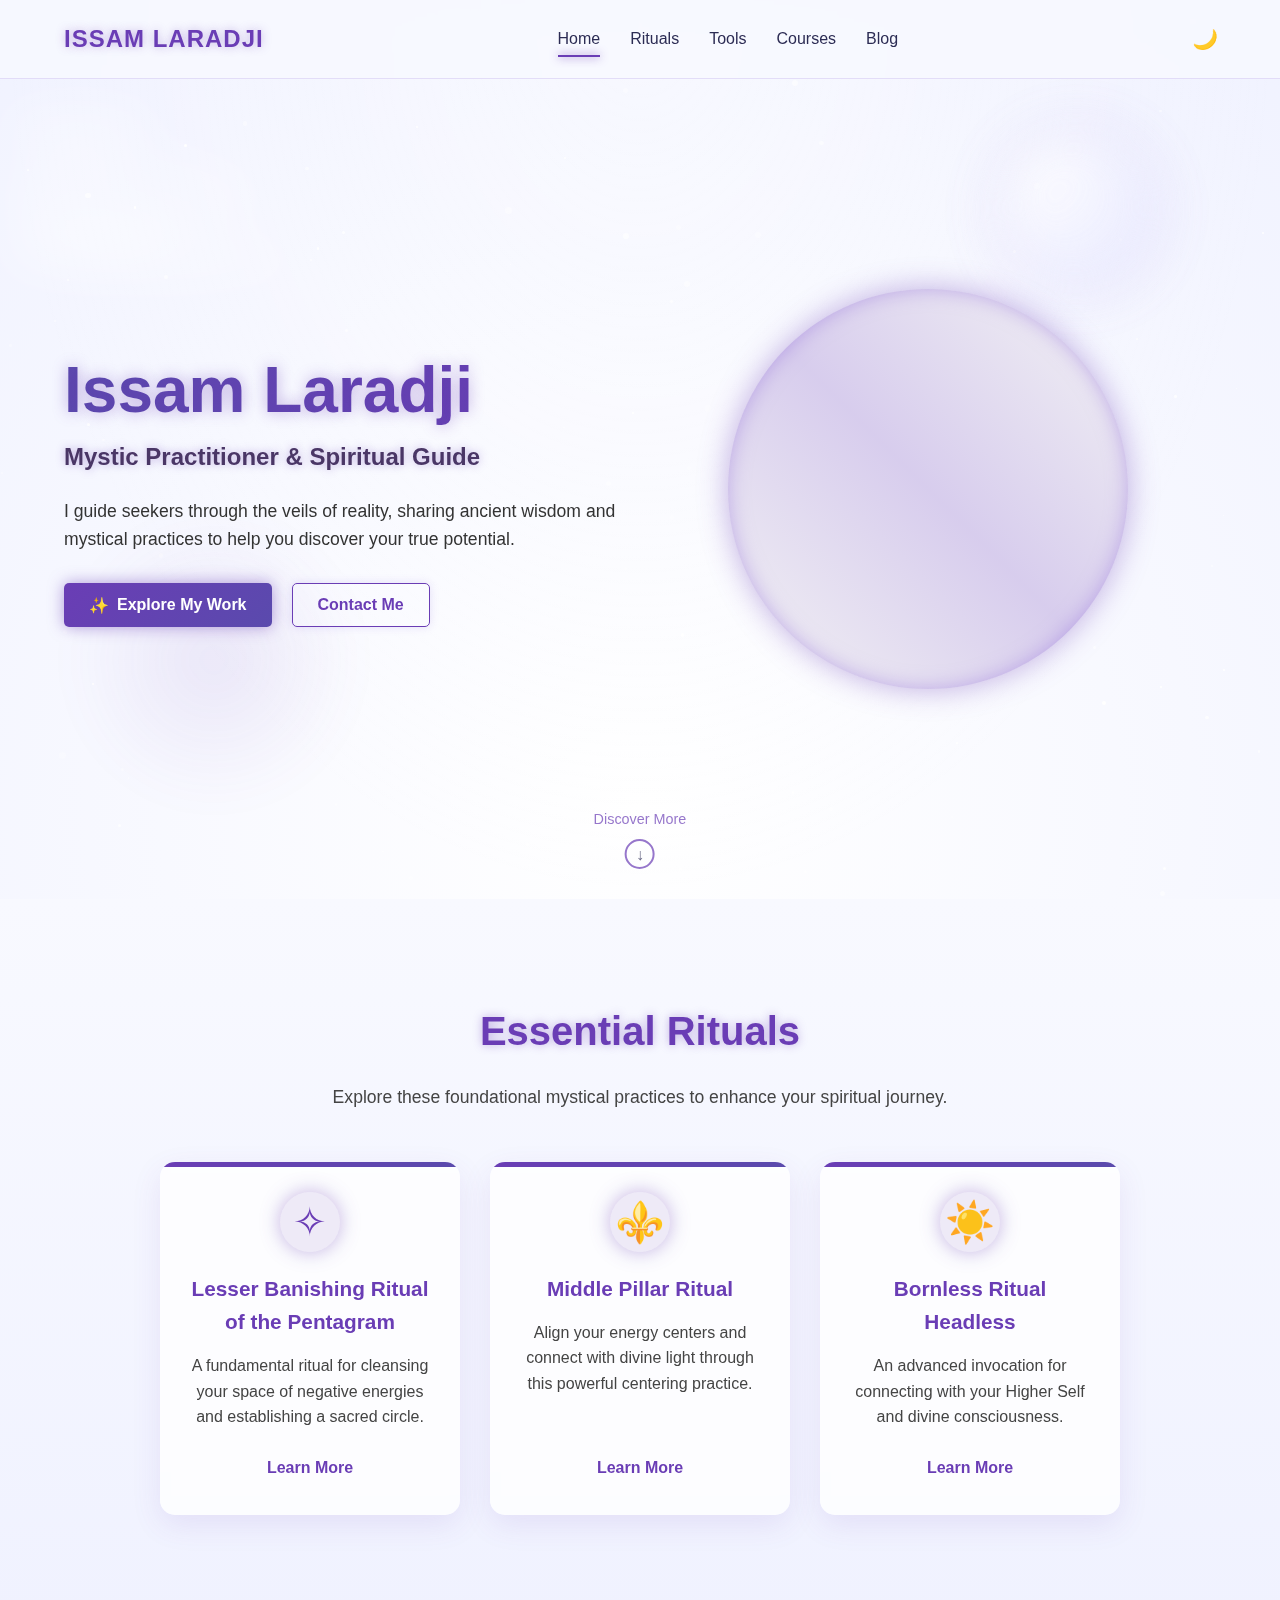
==== index.html @ a7436a06 "first" ====
<!DOCTYPE html>
<html lang="en">
<head>
    <meta charset="UTF-8">
    <meta name="viewport" content="width=device-width, initial-scale=1.0">
    <title>Issam Laradji | Mystic Practitioner & Spiritual Student</title>
    <link rel="stylesheet" href="styles.css">
</head>
<body>
    <!-- Light rays -->
    <div class="light-rays"></div>
    
    <!-- Floating particles -->
    <div class="particles" id="particles"></div>
    
    <!-- Celestial elements -->
    <div class="celestial-orb moon"></div>
    <div class="celestial-orb nebula"></div>
    
    <header>
        <div class="container">
            <nav>
                <div class="logo">ISSAM LARADJI</div>
                <div class="nav-links">
                    <a href="#" class="active">Home</a>
                    <a href="rituals.html">Rituals</a>
                    <a href="#">Tools</a>
                    <a href="#">Courses</a>
                    <a href="#">Blog</a>
                </div>
                <button class="theme-toggle">
                    <i class="fas fa-moon">🌙</i>
                </button>
            </nav>
        </div>
    </header>
    
    <main>
        <section class="hero">
            <div class="container">
                <div class="hero">
                    <div class="hero-content">
                        <h1 class="hero-title">Issam Laradji</h1>
                        <h2 class="hero-subtitle">Mystic Practitioner & Spiritual Guide</h2>
                        <p class="hero-description">
                            I guide seekers through the veils of reality, sharing ancient wisdom
                            and mystical practices to help you discover your true potential.
                        </p>
                        <div class="cta-buttons">
                            <button class="btn btn-primary">
                                <span>✨</span> Explore My Work
                            </button>
                            <button class="btn btn-secondary">
                                Contact Me
                            </button>
                        </div>
                    </div>
                    <div class="hero-image">
                        <div class="profile-image"></div>
                    </div>
                </div>
                
                <!-- Scroll indicator -->
                <div class="scroll-indicator">
                    <div class="scroll-text">Discover More</div>
                    <div class="scroll-arrow">↓</div>
                </div>
            </div>
        </section>
    </main>
    
    <!-- Rituals Section -->
    <section class="rituals-section">
        <div class="container">
            <h2 class="section-title">Essential Rituals</h2>
            <p class="section-description">Explore these foundational mystical practices to enhance your spiritual journey.</p>
            
            <div class="ritual-cards">
                <div class="ritual-card">
                    <div class="ritual-icon">✧</div>
                    <h3>Lesser Banishing Ritual of the Pentagram</h3>
                    <p>A fundamental ritual for cleansing your space of negative energies and establishing a sacred circle.</p>
                    <a href="lbrp.html" class="ritual-link">Learn More</a>
                </div>
                
                <div class="ritual-card">
                    <div class="ritual-icon">⚜️</div>
                    <h3>Middle Pillar Ritual</h3>
                    <p>Align your energy centers and connect with divine light through this powerful centering practice.</p>
                    <a href="rituals.html#mpr" class="ritual-link">Learn More</a>
                </div>
                
                <div class="ritual-card">
                    <div class="ritual-icon">☀️</div>
                    <h3>Bornless Ritual Headless</h3>
                    <p>An advanced invocation for connecting with your Higher Self and divine consciousness.</p>
                    <a href="rituals.html#brh" class="ritual-link">Learn More</a>
                </div>
            </div>
        </div>
    </section>
    
    <script>
        // Create floating particles
        function createParticles() {
            const particles = document.getElementById('particles');
            const count = 50;
            
            for (let i = 0; i < count; i++) {
                const particle = document.createElement('div');
                particle.classList.add('particle');
                
                // Random position
                const x = Math.random() * 100;
                const y = Math.random() * 100;
                
                // Random size
                const size = Math.random() * 5 + 2;
                
                particle.style.left = `${x}%`;
                particle.style.top = `${y}%`;
                particle.style.width = `${size}px`;
                particle.style.height = `${size}px`;
                
                // Random opacity
                particle.style.opacity = Math.random() * 0.5 + 0.3;
                
                // Random animation delay
                particle.style.animationDelay = `${Math.random() * 15}s`;
                
                particles.appendChild(particle);
            }
            
            // Create clouds
            createClouds();
            
            // Create stars
            createStars();
        }
        
        function createClouds() {
            const particles = document.getElementById('particles');
            const count = 5;
            
            for (let i = 0; i < count; i++) {
                const cloud = document.createElement('div');
                cloud.classList.add('cloud');
                
                // Random position
                const y = Math.random() * 70 + 10;
                
                // Random size
                const width = Math.random() * 200 + 100;
                const height = Math.random() * 80 + 40;
                
                cloud.style.top = `${y}%`;
                cloud.style.width = `${width}px`;
                cloud.style.height = `${height}px`;
                
                // Random opacity
                cloud.style.opacity = Math.random() * 0.3 + 0.1;
                
                // Random animation delay
                cloud.style.animationDelay = `${Math.random() * 30}s`;
                cloud.style.animationDuration = `${Math.random() * 30 + 30}s`;
                
                particles.appendChild(cloud);
            }
        }
        
        function createStars() {
            const particles = document.getElementById('particles');
            const count = 80;
            
            for (let i = 0; i < count; i++) {
                const star = document.createElement('div');
                star.classList.add('star');
                
                // Random position
                const x = Math.random() * 100;
                const y = Math.random() * 100;
                
                // Random size (smaller than particles)
                const size = Math.random() * 3 + 1;
                
                star.style.left = `${x}%`;
                star.style.top = `${y}%`;
                star.style.width = `${size}px`;
                star.style.height = `${size}px`;
                
                // Random opacity
                star.style.opacity = Math.random() * 0.7 + 0.3;
                
                // Random animation delay
                star.style.animationDelay = `${Math.random() * 3}s`;
                
                particles.appendChild(star);
            }
        }
        
        // Call the function when the page loads
        window.addEventListener('load', createParticles);
        
        // Smooth scroll for the scroll indicator
        document.addEventListener('DOMContentLoaded', function() {
            const scrollIndicator = document.querySelector('.scroll-indicator');
            if (scrollIndicator) {
                scrollIndicator.addEventListener('click', function() {
                    window.scrollBy({
                        top: window.innerHeight,
                        behavior: 'smooth'
                    });
                });
            }
        });
    </script>

    <!-- Create a new file for rituals.html -->
    <script>
        // Redirect to rituals page when clicking on Rituals link
        document.addEventListener('DOMContentLoaded', function() {
            const ritualsLink = document.querySelector('.nav-links a[href="#"]');
            if (ritualsLink && ritualsLink.textContent === 'Rituals') {
                ritualsLink.href = 'rituals.html';
            }
        });
    </script>
</body>
</html>
---- styles.css ----
:root {
            --light-bg: #f8f9ff;
            --text-color: #2c2c54;
            --accent-color: #6a3db5; /* Darker purple for better contrast */
            --glow-color: rgba(106, 61, 181, 0.4); /* Adjusted glow color */
        }
        
        * {
            margin: 0;
            padding: 0;
            box-sizing: border-box;
            font-family: 'Arial', sans-serif;
        }
        
        body {
            background-color: var(--light-bg);
            background-image: radial-gradient(circle at center, #ffffff 0%, #f0f2ff 100%);
            color: var(--text-color);
            line-height: 1.6;
            overflow-x: hidden;
        }
        
        .container {
            width: 90%;
            max-width: 1200px;
            margin: 0 auto;
        }
        
        /* Navigation */
        header {
            padding: 20px 0;
            border-bottom: 1px solid rgba(147, 112, 219, 0.2);
            backdrop-filter: blur(5px);
            position: sticky;
            top: 0;
            z-index: 100;
            background-color: rgba(248, 249, 255, 0.8);
        }
        
        nav {
            display: flex;
            justify-content: space-between;
            align-items: center;
        }
        
        .logo {
            font-size: 1.5rem;
            font-weight: bold;
            letter-spacing: 1px;
            color: var(--accent-color);
            text-shadow: 0 0 10px var(--glow-color);
        }
        
        .nav-links {
            display: flex;
            gap: 30px;
        }
        
        .nav-links a {
            color: var(--text-color);
            text-decoration: none;
            position: relative;
            transition: all 0.3s ease;
        }
        
        .nav-links a:hover {
            color: var(--accent-color);
            text-shadow: 0 0 8px var(--glow-color);
        }
        
        .nav-links a.active::after {
            content: '';
            position: absolute;
            bottom: -5px;
            left: 0;
            width: 100%;
            height: 2px;
            background-color: var(--accent-color);
            box-shadow: 0 0 10px var(--accent-color);
        }
        
        .theme-toggle {
            background: none;
            border: none;
            color: var(--text-color);
            cursor: pointer;
            font-size: 1.2rem;
        }
        
        /* Hero Section */
        .hero {
            display: flex;
            align-items: center;
            justify-content: space-between;
            min-height: 80vh;
            padding: 50px 0;
            position: relative;
        }
        
        .hero-content {
            flex: 1;
            max-width: 600px;
        }
        
        .hero-title {
            font-size: 4rem;
            font-weight: 700;
            margin-bottom: 10px;
            line-height: 1.2;
            text-shadow: 0 0 15px var(--glow-color);
            background: linear-gradient(to right, #5a4aad, #6a3db5); /* Darker gradient */
            -webkit-background-clip: text;
            -webkit-text-fill-color: transparent;
            background-clip: text;
        }
        
        .hero-subtitle {
            font-size: 1.5rem;
            margin-bottom: 20px;
            color: #4a3666; /* Darker purple for better contrast */
            text-shadow: 0 0 10px var(--glow-color);
        }
        
        .hero-description {
            font-size: 1.1rem;
            margin-bottom: 30px;
            color: #333; /* Darker text for better contrast */
        }
        
        .cta-buttons {
            display: flex;
            gap: 20px;
        }
        
        .btn {
            padding: 12px 25px;
            border-radius: 5px;
            font-size: 1rem;
            font-weight: 600;
            cursor: pointer;
            transition: all 0.3s ease;
            display: flex;
            align-items: center;
            gap: 8px;
        }
        
        .btn-primary {
            background: linear-gradient(135deg, var(--accent-color), #5a4aad); /* Darker gradient */
            color: white;
            border: none;
            box-shadow: 0 0 15px rgba(106, 61, 181, 0.5);
        }
        
        .btn-primary:hover {
            box-shadow: 0 0 20px rgba(106, 61, 181, 0.8);
            transform: translateY(-2px);
        }
        
        .btn-secondary {
            background-color: transparent;
            color: var(--accent-color);
            border: 1px solid var(--accent-color);
            box-shadow: 0 0 10px rgba(147, 112, 219, 0.2);
        }
        
        .btn-secondary:hover {
            background-color: rgba(147, 112, 219, 0.1);
            box-shadow: 0 0 15px rgba(147, 112, 219, 0.3);
            transform: translateY(-2px);
        }
        
        .hero-image {
            flex: 1;
            display: flex;
            justify-content: center;
            align-items: center;
        }
        
        .profile-image {
            width: 400px;
            height: 400px;
            border-radius: 50%;
            background-color: #f5f5f5;
            overflow: hidden;
            box-shadow: 0 0 30px var(--glow-color), 
                        inset 0 0 20px rgba(147, 112, 219, 0.5);
            position: relative;
        }
        
        .profile-image::before {
            content: '';
            position: absolute;
            top: -10px;
            left: -10px;
            right: -10px;
            bottom: -10px;
            background: linear-gradient(45deg, transparent, rgba(147, 112, 219, 0.3), transparent);
            border-radius: 50%;
            animation: rotate 10s linear infinite;
        }
        
        @keyframes rotate {
            0% { transform: rotate(0deg); }
            100% { transform: rotate(360deg); }
        }
        
        /* Celestial elements */
        .celestial-orb {
            position: absolute;
            border-radius: 50%;
            filter: blur(20px);
            z-index: -1;
            opacity: 0.7; /* Reduced opacity for better contrast */
        }
        
        .moon {
            width: 150px;
            height: 150px;
            background: radial-gradient(circle at 30% 30%, rgba(255, 255, 255, 0.9), rgba(210, 210, 255, 0.6));
            top: 15%;
            right: 10%;
            box-shadow: 0 0 50px rgba(147, 112, 219, 0.3);
        }
        
        .nebula {
            width: 300px;
            height: 300px;
            background: radial-gradient(ellipse at center, rgba(106, 61, 181, 0.2), transparent 70%);
            bottom: 10%;
            left: 5%;
            opacity: 0.5; /* Reduced opacity */
        }
        
        /* Heavenly light rays */
        .light-rays {
            position: fixed;
            top: 0;
            left: 0;
            width: 100%;
            height: 100%;
            background: radial-gradient(ellipse at top, rgba(255, 255, 255, 0.3) 0%, transparent 70%);
            pointer-events: none;
            z-index: -1;
        }
        
        /* Floating particles */
        .particles {
            position: fixed;
            top: 0;
            left: 0;
            width: 100%;
            height: 100%;
            pointer-events: none;
            z-index: -1;
        }
        
        .particle {
            position: absolute;
            background-color: rgba(255, 255, 255, 0.8);
            border-radius: 50%;
            animation: float 15s infinite ease-in-out;
        }
        
        @keyframes float {
            0%, 100% { transform: translateY(0) translateX(0); }
            25% { transform: translateY(-20px) translateX(10px); }
            50% { transform: translateY(0) translateX(20px); }
            75% { transform: translateY(20px) translateX(10px); }
        }
        
        /* Clouds */
        .cloud {
            position: absolute;
            background: rgba(255, 255, 255, 0.8);
            border-radius: 50%;
            filter: blur(20px);
            z-index: -1;
            animation: drift 30s infinite linear;
        }
        
        @keyframes drift {
            0% { transform: translateX(-5%); }
            100% { transform: translateX(105%); }
        }
        
        /* Stars */
        .star {
            position: absolute;
            background-color: white;
            border-radius: 50%;
            z-index: -1;
            animation: twinkle 3s infinite ease-in-out;
        }
        
        @keyframes twinkle {
            0%, 100% { opacity: 0.2; transform: scale(0.8); }
            50% { opacity: 1; transform: scale(1.2); }
        }
        
        /* Scroll indicator */
        .scroll-indicator {
            position: absolute;
            bottom: 30px;
            left: 50%;
            transform: translateX(-50%);
            display: flex;
            flex-direction: column;
            align-items: center;
            opacity: 0.7;
            transition: opacity 0.3s ease;
            cursor: pointer;
        }
        
        .scroll-indicator:hover {
            opacity: 1;
        }
        
        .scroll-text {
            font-size: 0.9rem;
            margin-bottom: 8px;
            color: var(--accent-color);
        }
        
        .scroll-arrow {
            width: 30px;
            height: 30px;
            border: 2px solid var(--accent-color);
            border-radius: 50%;
            display: flex;
            justify-content: center;
            align-items: center;
            animation: bounce 2s infinite;
        }
        
        @keyframes bounce {
            0%, 20%, 50%, 80%, 100% { transform: translateY(0); }
            40% { transform: translateY(-10px); }
            60% { transform: translateY(-5px); }
        }
        
        /* Rituals Section */
        .rituals-section {
            padding: 100px 0;
            background: linear-gradient(to bottom, var(--light-bg), #f0f2ff);
            position: relative;
            overflow: hidden;
        }
        
        .section-title {
            font-size: 2.5rem;
            text-align: center;
            margin-bottom: 20px;
            color: var(--accent-color);
            text-shadow: 0 0 10px var(--glow-color);
        }
        
        .section-description {
            text-align: center;
            max-width: 700px;
            margin: 0 auto 50px;
            font-size: 1.1rem;
            color: #444;
        }
        
        .ritual-cards {
            display: flex;
            justify-content: center;
            gap: 30px;
            flex-wrap: wrap;
        }
        
        .ritual-card {
            background: rgba(255, 255, 255, 0.8);
            border-radius: 15px;
            padding: 30px;
            width: 300px;
            box-shadow: 0 10px 30px rgba(106, 61, 181, 0.1);
            transition: all 0.3s ease;
            display: flex;
            flex-direction: column;
            align-items: center;
            text-align: center;
            position: relative;
            overflow: hidden;
            backdrop-filter: blur(5px);
        }
        
        .ritual-card:hover {
            transform: translateY(-10px);
            box-shadow: 0 15px 40px rgba(106, 61, 181, 0.2);
        }
        
        .ritual-card::before {
            content: '';
            position: absolute;
            top: 0;
            left: 0;
            width: 100%;
            height: 5px;
            background: linear-gradient(to right, var(--accent-color), #5a4aad);
        }
        
        .ritual-icon {
            font-size: 2.5rem;
            margin-bottom: 20px;
            color: var(--accent-color);
            height: 60px;
            width: 60px;
            display: flex;
            align-items: center;
            justify-content: center;
            border-radius: 50%;
            background: rgba(106, 61, 181, 0.1);
            box-shadow: 0 0 20px var(--glow-color);
        }
        
        .ritual-card h3 {
            font-size: 1.3rem;
            margin-bottom: 15px;
            color: var(--accent-color);
        }
        
        .ritual-card p {
            margin-bottom: 20px;
            color: #444;
            flex-grow: 1;
        }
        
        .ritual-link {
            color: var(--accent-color);
            text-decoration: none;
            font-weight: 600;
            position: relative;
            padding: 5px 0;
            transition: all 0.3s ease;
        }
        
        .ritual-link::after {
            content: '';
            position: absolute;
            bottom: 0;
            left: 0;
            width: 0;
            height: 2px;
            background-color: var(--accent-color);
            transition: width 0.3s ease;
        }
        
        .ritual-link:hover {
            color: #5a4aad;
        }
        
        .ritual-link:hover::after {
            width: 100%;
        }
        
        /* Step navigation styles */
        .step-navigation {
            display: flex;
            justify-content: space-between;
            margin-top: 30px;
            width: 100%;
        }
        
        .step-nav-button {
            background: linear-gradient(135deg, var(--accent-color), #5a4aad);
            color: white;
            border: none;
            padding: 10px 20px;
            border-radius: 5px;
            cursor: pointer;
            transition: all 0.3s ease;
            font-weight: 600;
        }
        
        .step-nav-button:hover {
            box-shadow: 0 0 15px rgba(106, 61, 181, 0.5);
            transform: translateY(-2px);
        }
        
        .step-nav-button.prev {
            background: transparent;
            color: var(--accent-color);
            border: 1px solid var(--accent-color);
        }
        
        .progress-dot {
            width: 12px;
            height: 12px;
            border-radius: 50%;
            background-color: rgba(106, 61, 181, 0.3);
            cursor: pointer;
            transition: all 0.3s ease;
        }
        
        .progress-dot.active {
            background-color: var(--accent-color);
            box-shadow: 0 0 10px var(--glow-color);
            transform: scale(1.2);
        }
        
        .progress-indicator {
            display: flex;
            gap: 10px;
            justify-content: center;
            margin: 20px 0;
        }
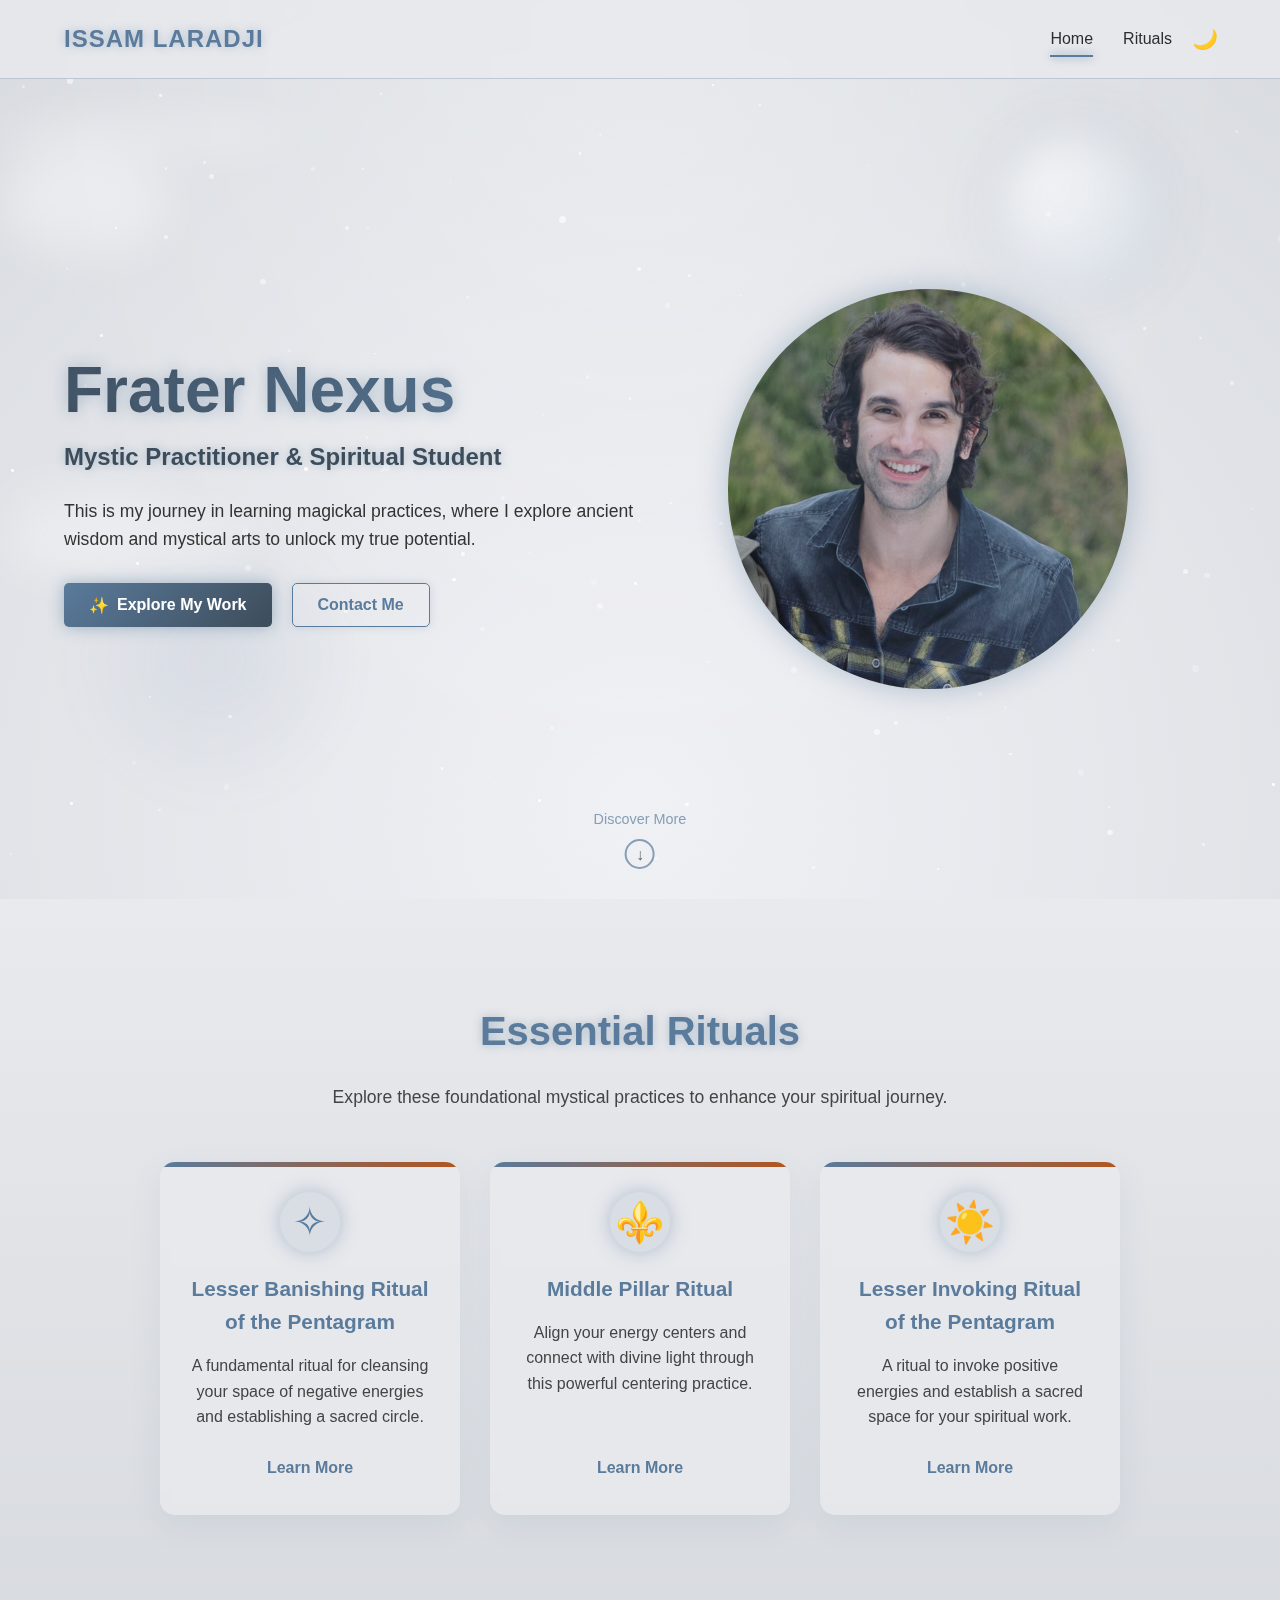
==== commit 0926994f: "first" ====
--- a/index.html
+++ b/index.html
@@ -5,6 +5,78 @@
     <meta name="viewport" content="width=device-width, initial-scale=1.0">
     <title>Issam Laradji | Mystic Practitioner & Spiritual Student</title>
     <link rel="stylesheet" href="styles.css">
+    <style>
+        /* Mobile and responsive styles */
+        @media (max-width: 768px) {
+            /* Navigation */
+            nav {
+                flex-direction: column;
+                align-items: flex-start;
+            }
+            
+            .nav-right {
+                width: 100%;
+                margin-top: 15px;
+                justify-content: space-between;
+            }
+            
+            /* Hero section */
+            .hero {
+                flex-direction: column-reverse;
+                text-align: center;
+                padding: 30px 0;
+                min-height: auto;
+            }
+            
+            .hero-content {
+                margin-top: 30px;
+            }
+            
+            .hero-title {
+                font-size: 2.5rem;
+            }
+            
+            .profile-image {
+                width: 250px;
+                height: 250px;
+            }
+            
+            .cta-buttons {
+                justify-content: center;
+            }
+            
+            /* Rituals section */
+            .ritual-cards {
+                flex-direction: column;
+                align-items: center;
+            }
+            
+            .ritual-card {
+                width: 100%;
+                max-width: 350px;
+                margin-bottom: 20px;
+            }
+        }
+        
+        @media (max-width: 480px) {
+            .hero-title {
+                font-size: 2rem;
+            }
+            
+            .hero-subtitle {
+                font-size: 1.2rem;
+            }
+            
+            .cta-buttons {
+                flex-direction: column;
+                gap: 15px;
+            }
+            
+            .btn {
+                width: 100%;
+            }
+        }
+    </style>
 </head>
 <body>
     <!-- Light rays -->
@@ -21,16 +93,15 @@
         <div class="container">
             <nav>
                 <div class="logo">ISSAM LARADJI</div>
-                <div class="nav-links">
-                    <a href="#" class="active">Home</a>
-                    <a href="rituals.html">Rituals</a>
-                    <a href="#">Tools</a>
-                    <a href="#">Courses</a>
-                    <a href="#">Blog</a>
-                </div>
-                <button class="theme-toggle">
-                    <i class="fas fa-moon">🌙</i>
-                </button>
+                <div class="nav-right">
+                    <div class="nav-links">
+                        <a href="#" class="active">Home</a>
+                        <a href="#rituals-section">Rituals</a>
+                    </div>
+                    <button class="theme-toggle">
+                        <i class="fas fa-moon">🌙</i>
+                    </button>
+                </div>
             </nav>
         </div>
     </header>
@@ -40,11 +111,11 @@
             <div class="container">
                 <div class="hero">
                     <div class="hero-content">
-                        <h1 class="hero-title">Issam Laradji</h1>
-                        <h2 class="hero-subtitle">Mystic Practitioner & Spiritual Guide</h2>
+                        <h1 class="hero-title">Frater Nexus</h1>
+                        <h2 class="hero-subtitle">Mystic Practitioner & Spiritual Student</h2>
                         <p class="hero-description">
-                            I guide seekers through the veils of reality, sharing ancient wisdom
-                            and mystical practices to help you discover your true potential.
+                            This is my journey in learning magickal practices, where I explore
+                            ancient wisdom and mystical arts to unlock my true potential.
                         </p>
                         <div class="cta-buttons">
                             <button class="btn btn-primary">
@@ -56,7 +127,9 @@
                         </div>
                     </div>
                     <div class="hero-image">
-                        <div class="profile-image"></div>
+                        <div class="profile-image">
+                            <img src="images/issam.jpeg" alt="Issam Laradji" class="profile-img">
+                        </div>
                     </div>
                 </div>
                 
@@ -70,7 +143,7 @@
     </main>
     
     <!-- Rituals Section -->
-    <section class="rituals-section">
+    <section class="rituals-section" id="rituals-section">
         <div class="container">
             <h2 class="section-title">Essential Rituals</h2>
             <p class="section-description">Explore these foundational mystical practices to enhance your spiritual journey.</p>
@@ -80,21 +153,21 @@
                     <div class="ritual-icon">✧</div>
                     <h3>Lesser Banishing Ritual of the Pentagram</h3>
                     <p>A fundamental ritual for cleansing your space of negative energies and establishing a sacred circle.</p>
-                    <a href="lbrp.html" class="ritual-link">Learn More</a>
+                    <a href="rituals/lbrp.html" class="ritual-link">Learn More</a>
                 </div>
                 
                 <div class="ritual-card">
                     <div class="ritual-icon">⚜️</div>
                     <h3>Middle Pillar Ritual</h3>
                     <p>Align your energy centers and connect with divine light through this powerful centering practice.</p>
-                    <a href="rituals.html#mpr" class="ritual-link">Learn More</a>
+                    <a href="rituals/mpr.html" class="ritual-link">Learn More</a>
                 </div>
                 
                 <div class="ritual-card">
                     <div class="ritual-icon">☀️</div>
-                    <h3>Bornless Ritual Headless</h3>
-                    <p>An advanced invocation for connecting with your Higher Self and divine consciousness.</p>
-                    <a href="rituals.html#brh" class="ritual-link">Learn More</a>
+                    <h3>Lesser Invoking Ritual of the Pentagram</h3>
+                    <p>A ritual to invoke positive energies and establish a sacred space for your spiritual work.</p>
+                    <a href="rituals/lirp.html" class="ritual-link">Learn More</a>
                 </div>
             </div>
         </div>
@@ -201,8 +274,9 @@
         // Call the function when the page loads
         window.addEventListener('load', createParticles);
         
-        // Smooth scroll for the scroll indicator
+        // Smooth scroll for all navigation links and the scroll indicator
         document.addEventListener('DOMContentLoaded', function() {
+            // Handle scroll indicator click
             const scrollIndicator = document.querySelector('.scroll-indicator');
             if (scrollIndicator) {
                 scrollIndicator.addEventListener('click', function() {
@@ -212,17 +286,21 @@
                     });
                 });
             }
-        });
-    </script>
-
-    <!-- Create a new file for rituals.html -->
-    <script>
-        // Redirect to rituals page when clicking on Rituals link
-        document.addEventListener('DOMContentLoaded', function() {
-            const ritualsLink = document.querySelector('.nav-links a[href="#"]');
-            if (ritualsLink && ritualsLink.textContent === 'Rituals') {
-                ritualsLink.href = 'rituals.html';
-            }
+            
+            // Handle navigation links with hash (#) for smooth scrolling
+            const navLinks = document.querySelectorAll('.nav-links a[href^="#"]:not([href="#"])');
+            navLinks.forEach(link => {
+                link.addEventListener('click', function(e) {
+                    e.preventDefault();
+                    const targetId = this.getAttribute('href');
+                    const targetElement = document.querySelector(targetId);
+                    if (targetElement) {
+                        targetElement.scrollIntoView({
+                            behavior: 'smooth'
+                        });
+                    }
+                });
+            });
         });
     </script>
 </body>
--- a/styles.css
+++ b/styles.css
@@ -1,507 +1,526 @@
- :root {
-            --light-bg: #f8f9ff;
-            --text-color: #2c2c54;
-            --accent-color: #6a3db5; /* Darker purple for better contrast */
-            --glow-color: rgba(106, 61, 181, 0.4); /* Adjusted glow color */
-        }
-        
-        * {
-            margin: 0;
-            padding: 0;
-            box-sizing: border-box;
-            font-family: 'Arial', sans-serif;
-        }
-        
-        body {
-            background-color: var(--light-bg);
-            background-image: radial-gradient(circle at center, #ffffff 0%, #f0f2ff 100%);
-            color: var(--text-color);
-            line-height: 1.6;
-            overflow-x: hidden;
-        }
-        
-        .container {
-            width: 90%;
-            max-width: 1200px;
-            margin: 0 auto;
-        }
-        
-        /* Navigation */
-        header {
-            padding: 20px 0;
-            border-bottom: 1px solid rgba(147, 112, 219, 0.2);
-            backdrop-filter: blur(5px);
-            position: sticky;
-            top: 0;
-            z-index: 100;
-            background-color: rgba(248, 249, 255, 0.8);
-        }
-        
-        nav {
-            display: flex;
-            justify-content: space-between;
-            align-items: center;
-        }
-        
-        .logo {
-            font-size: 1.5rem;
-            font-weight: bold;
-            letter-spacing: 1px;
-            color: var(--accent-color);
-            text-shadow: 0 0 10px var(--glow-color);
-        }
-        
-        .nav-links {
-            display: flex;
-            gap: 30px;
-        }
-        
-        .nav-links a {
-            color: var(--text-color);
-            text-decoration: none;
-            position: relative;
-            transition: all 0.3s ease;
-        }
-        
-        .nav-links a:hover {
-            color: var(--accent-color);
-            text-shadow: 0 0 8px var(--glow-color);
-        }
-        
-        .nav-links a.active::after {
-            content: '';
-            position: absolute;
-            bottom: -5px;
-            left: 0;
-            width: 100%;
-            height: 2px;
-            background-color: var(--accent-color);
-            box-shadow: 0 0 10px var(--accent-color);
-        }
-        
-        .theme-toggle {
-            background: none;
-            border: none;
-            color: var(--text-color);
-            cursor: pointer;
-            font-size: 1.2rem;
-        }
-        
-        /* Hero Section */
-        .hero {
-            display: flex;
-            align-items: center;
-            justify-content: space-between;
-            min-height: 80vh;
-            padding: 50px 0;
-            position: relative;
-        }
-        
-        .hero-content {
-            flex: 1;
-            max-width: 600px;
-        }
-        
-        .hero-title {
-            font-size: 4rem;
-            font-weight: 700;
-            margin-bottom: 10px;
-            line-height: 1.2;
-            text-shadow: 0 0 15px var(--glow-color);
-            background: linear-gradient(to right, #5a4aad, #6a3db5); /* Darker gradient */
-            -webkit-background-clip: text;
-            -webkit-text-fill-color: transparent;
-            background-clip: text;
-        }
-        
-        .hero-subtitle {
-            font-size: 1.5rem;
-            margin-bottom: 20px;
-            color: #4a3666; /* Darker purple for better contrast */
-            text-shadow: 0 0 10px var(--glow-color);
-        }
-        
-        .hero-description {
-            font-size: 1.1rem;
-            margin-bottom: 30px;
-            color: #333; /* Darker text for better contrast */
-        }
-        
-        .cta-buttons {
-            display: flex;
-            gap: 20px;
-        }
-        
-        .btn {
-            padding: 12px 25px;
-            border-radius: 5px;
-            font-size: 1rem;
-            font-weight: 600;
-            cursor: pointer;
-            transition: all 0.3s ease;
-            display: flex;
-            align-items: center;
-            gap: 8px;
-        }
-        
-        .btn-primary {
-            background: linear-gradient(135deg, var(--accent-color), #5a4aad); /* Darker gradient */
-            color: white;
-            border: none;
-            box-shadow: 0 0 15px rgba(106, 61, 181, 0.5);
-        }
-        
-        .btn-primary:hover {
-            box-shadow: 0 0 20px rgba(106, 61, 181, 0.8);
-            transform: translateY(-2px);
-        }
-        
-        .btn-secondary {
-            background-color: transparent;
-            color: var(--accent-color);
-            border: 1px solid var(--accent-color);
-            box-shadow: 0 0 10px rgba(147, 112, 219, 0.2);
-        }
-        
-        .btn-secondary:hover {
-            background-color: rgba(147, 112, 219, 0.1);
-            box-shadow: 0 0 15px rgba(147, 112, 219, 0.3);
-            transform: translateY(-2px);
-        }
-        
-        .hero-image {
-            flex: 1;
-            display: flex;
-            justify-content: center;
-            align-items: center;
-        }
-        
-        .profile-image {
-            width: 400px;
-            height: 400px;
-            border-radius: 50%;
-            background-color: #f5f5f5;
-            overflow: hidden;
-            box-shadow: 0 0 30px var(--glow-color), 
-                        inset 0 0 20px rgba(147, 112, 219, 0.5);
-            position: relative;
-        }
-        
-        .profile-image::before {
-            content: '';
-            position: absolute;
-            top: -10px;
-            left: -10px;
-            right: -10px;
-            bottom: -10px;
-            background: linear-gradient(45deg, transparent, rgba(147, 112, 219, 0.3), transparent);
-            border-radius: 50%;
-            animation: rotate 10s linear infinite;
-        }
-        
-        @keyframes rotate {
-            0% { transform: rotate(0deg); }
-            100% { transform: rotate(360deg); }
-        }
-        
-        /* Celestial elements */
-        .celestial-orb {
-            position: absolute;
-            border-radius: 50%;
-            filter: blur(20px);
-            z-index: -1;
-            opacity: 0.7; /* Reduced opacity for better contrast */
-        }
-        
-        .moon {
-            width: 150px;
-            height: 150px;
-            background: radial-gradient(circle at 30% 30%, rgba(255, 255, 255, 0.9), rgba(210, 210, 255, 0.6));
-            top: 15%;
-            right: 10%;
-            box-shadow: 0 0 50px rgba(147, 112, 219, 0.3);
-        }
-        
-        .nebula {
-            width: 300px;
-            height: 300px;
-            background: radial-gradient(ellipse at center, rgba(106, 61, 181, 0.2), transparent 70%);
-            bottom: 10%;
-            left: 5%;
-            opacity: 0.5; /* Reduced opacity */
-        }
-        
-        /* Heavenly light rays */
-        .light-rays {
-            position: fixed;
-            top: 0;
-            left: 0;
-            width: 100%;
-            height: 100%;
-            background: radial-gradient(ellipse at top, rgba(255, 255, 255, 0.3) 0%, transparent 70%);
-            pointer-events: none;
-            z-index: -1;
-        }
-        
-        /* Floating particles */
-        .particles {
-            position: fixed;
-            top: 0;
-            left: 0;
-            width: 100%;
-            height: 100%;
-            pointer-events: none;
-            z-index: -1;
-        }
-        
-        .particle {
-            position: absolute;
-            background-color: rgba(255, 255, 255, 0.8);
-            border-radius: 50%;
-            animation: float 15s infinite ease-in-out;
-        }
-        
-        @keyframes float {
-            0%, 100% { transform: translateY(0) translateX(0); }
-            25% { transform: translateY(-20px) translateX(10px); }
-            50% { transform: translateY(0) translateX(20px); }
-            75% { transform: translateY(20px) translateX(10px); }
-        }
-        
-        /* Clouds */
-        .cloud {
-            position: absolute;
-            background: rgba(255, 255, 255, 0.8);
-            border-radius: 50%;
-            filter: blur(20px);
-            z-index: -1;
-            animation: drift 30s infinite linear;
-        }
-        
-        @keyframes drift {
-            0% { transform: translateX(-5%); }
-            100% { transform: translateX(105%); }
-        }
-        
-        /* Stars */
-        .star {
-            position: absolute;
-            background-color: white;
-            border-radius: 50%;
-            z-index: -1;
-            animation: twinkle 3s infinite ease-in-out;
-        }
-        
-        @keyframes twinkle {
-            0%, 100% { opacity: 0.2; transform: scale(0.8); }
-            50% { opacity: 1; transform: scale(1.2); }
-        }
-        
-        /* Scroll indicator */
-        .scroll-indicator {
-            position: absolute;
-            bottom: 30px;
-            left: 50%;
-            transform: translateX(-50%);
-            display: flex;
-            flex-direction: column;
-            align-items: center;
-            opacity: 0.7;
-            transition: opacity 0.3s ease;
-            cursor: pointer;
-        }
-        
-        .scroll-indicator:hover {
-            opacity: 1;
-        }
-        
-        .scroll-text {
-            font-size: 0.9rem;
-            margin-bottom: 8px;
-            color: var(--accent-color);
-        }
-        
-        .scroll-arrow {
-            width: 30px;
-            height: 30px;
-            border: 2px solid var(--accent-color);
-            border-radius: 50%;
-            display: flex;
-            justify-content: center;
-            align-items: center;
-            animation: bounce 2s infinite;
-        }
-        
-        @keyframes bounce {
-            0%, 20%, 50%, 80%, 100% { transform: translateY(0); }
-            40% { transform: translateY(-10px); }
-            60% { transform: translateY(-5px); }
-        }
-        
-        /* Rituals Section */
-        .rituals-section {
-            padding: 100px 0;
-            background: linear-gradient(to bottom, var(--light-bg), #f0f2ff);
-            position: relative;
-            overflow: hidden;
-        }
-        
-        .section-title {
-            font-size: 2.5rem;
-            text-align: center;
-            margin-bottom: 20px;
-            color: var(--accent-color);
-            text-shadow: 0 0 10px var(--glow-color);
-        }
-        
-        .section-description {
-            text-align: center;
-            max-width: 700px;
-            margin: 0 auto 50px;
-            font-size: 1.1rem;
-            color: #444;
-        }
-        
-        .ritual-cards {
-            display: flex;
-            justify-content: center;
-            gap: 30px;
-            flex-wrap: wrap;
-        }
-        
-        .ritual-card {
-            background: rgba(255, 255, 255, 0.8);
-            border-radius: 15px;
-            padding: 30px;
-            width: 300px;
-            box-shadow: 0 10px 30px rgba(106, 61, 181, 0.1);
-            transition: all 0.3s ease;
-            display: flex;
-            flex-direction: column;
-            align-items: center;
-            text-align: center;
-            position: relative;
-            overflow: hidden;
-            backdrop-filter: blur(5px);
-        }
-        
-        .ritual-card:hover {
-            transform: translateY(-10px);
-            box-shadow: 0 15px 40px rgba(106, 61, 181, 0.2);
-        }
-        
-        .ritual-card::before {
-            content: '';
-            position: absolute;
-            top: 0;
-            left: 0;
-            width: 100%;
-            height: 5px;
-            background: linear-gradient(to right, var(--accent-color), #5a4aad);
-        }
-        
-        .ritual-icon {
-            font-size: 2.5rem;
-            margin-bottom: 20px;
-            color: var(--accent-color);
-            height: 60px;
-            width: 60px;
-            display: flex;
-            align-items: center;
-            justify-content: center;
-            border-radius: 50%;
-            background: rgba(106, 61, 181, 0.1);
-            box-shadow: 0 0 20px var(--glow-color);
-        }
-        
-        .ritual-card h3 {
-            font-size: 1.3rem;
-            margin-bottom: 15px;
-            color: var(--accent-color);
-        }
-        
-        .ritual-card p {
-            margin-bottom: 20px;
-            color: #444;
-            flex-grow: 1;
-        }
-        
-        .ritual-link {
-            color: var(--accent-color);
-            text-decoration: none;
-            font-weight: 600;
-            position: relative;
-            padding: 5px 0;
-            transition: all 0.3s ease;
-        }
-        
-        .ritual-link::after {
-            content: '';
-            position: absolute;
-            bottom: 0;
-            left: 0;
-            width: 0;
-            height: 2px;
-            background-color: var(--accent-color);
-            transition: width 0.3s ease;
-        }
-        
-        .ritual-link:hover {
-            color: #5a4aad;
-        }
-        
-        .ritual-link:hover::after {
-            width: 100%;
-        }
-        
-        /* Step navigation styles */
-        .step-navigation {
-            display: flex;
-            justify-content: space-between;
-            margin-top: 30px;
-            width: 100%;
-        }
-        
-        .step-nav-button {
-            background: linear-gradient(135deg, var(--accent-color), #5a4aad);
-            color: white;
-            border: none;
-            padding: 10px 20px;
-            border-radius: 5px;
-            cursor: pointer;
-            transition: all 0.3s ease;
-            font-weight: 600;
-        }
-        
-        .step-nav-button:hover {
-            box-shadow: 0 0 15px rgba(106, 61, 181, 0.5);
-            transform: translateY(-2px);
-        }
-        
-        .step-nav-button.prev {
-            background: transparent;
-            color: var(--accent-color);
-            border: 1px solid var(--accent-color);
-        }
-        
-        .progress-dot {
-            width: 12px;
-            height: 12px;
-            border-radius: 50%;
-            background-color: rgba(106, 61, 181, 0.3);
-            cursor: pointer;
-            transition: all 0.3s ease;
-        }
-        
-        .progress-dot.active {
-            background-color: var(--accent-color);
-            box-shadow: 0 0 10px var(--glow-color);
-            transform: scale(1.2);
-        }
-        
-        .progress-indicator {
-            display: flex;
-            gap: 10px;
-            justify-content: center;
-            margin: 20px 0;
-        }+:root {
+    --light-bg: #e9eaed; /* Nordic parchment/snow background */
+    --text-color: #2a2e33; /* Dark slate text */
+    --accent-color: #5a7b9c; /* Nordic blue accent */
+    --glow-color: rgba(90, 123, 156, 0.4); /* Blue glow */
+    --secondary-color: #3d4c5a; /* Darker slate */
+    --tertiary-color: #6e5c41; /* Weathered leather brown */
+    --dragon-accent: #b3541e; /* Dragon/fire accent */
+}
+
+* {
+    margin: 0;
+    padding: 0;
+    box-sizing: border-box;
+    font-family: 'Arial', sans-serif;
+}
+
+body {
+    background-color: var(--light-bg);
+    background-image: radial-gradient(circle at center, #f0f1f5 0%, #d8dbe0 100%);
+    color: var(--text-color);
+    line-height: 1.6;
+    overflow-x: hidden;
+}
+
+.container {
+    width: 90%;
+    max-width: 1200px;
+    margin: 0 auto;
+}
+
+/* Navigation */
+header {
+    padding: 20px 0;
+    border-bottom: 1px solid rgba(90, 123, 156, 0.3);
+    backdrop-filter: blur(5px);
+    position: sticky;
+    top: 0;
+    z-index: 100;
+    background-color: rgba(233, 234, 237, 0.8);
+}
+
+nav {
+    display: flex;
+    justify-content: space-between;
+    align-items: center;
+}
+
+.logo {
+    font-size: 1.5rem;
+    font-weight: bold;
+    letter-spacing: 1px;
+    color: var(--accent-color);
+    text-shadow: 0 0 10px var(--glow-color);
+}
+
+.nav-right {
+    display: flex;
+    align-items: center;
+    gap: 20px;
+}
+
+.nav-links {
+    display: flex;
+    gap: 30px;
+}
+
+.nav-links a {
+    color: var(--text-color);
+    text-decoration: none;
+    position: relative;
+    transition: all 0.3s ease;
+}
+
+.nav-links a:hover {
+    color: var(--accent-color);
+    text-shadow: 0 0 8px var(--glow-color);
+}
+
+.nav-links a.active::after {
+    content: '';
+    position: absolute;
+    bottom: -5px;
+    left: 0;
+    width: 100%;
+    height: 2px;
+    background-color: var(--accent-color);
+    box-shadow: 0 0 10px var(--accent-color);
+}
+
+.theme-toggle {
+    background: none;
+    border: none;
+    color: var(--text-color);
+    cursor: pointer;
+    font-size: 1.2rem;
+}
+
+/* Hero Section */
+.hero {
+    display: flex;
+    align-items: center;
+    justify-content: space-between;
+    min-height: 80vh;
+    padding: 50px 0;
+    position: relative;
+}
+
+.hero-content {
+    flex: 1;
+    max-width: 600px;
+}
+
+.hero-title {
+    font-size: 4rem;
+    font-weight: 700;
+    margin-bottom: 10px;
+    line-height: 1.2;
+    text-shadow: 0 0 15px var(--glow-color);
+    background: linear-gradient(to right, #3d4c5a, #5a7b9c); /* Nordic blue gradient */
+    -webkit-background-clip: text;
+    -webkit-text-fill-color: transparent;
+    background-clip: text;
+}
+
+.hero-subtitle {
+    font-size: 1.5rem;
+    margin-bottom: 20px;
+    color: var(--secondary-color);
+    text-shadow: 0 0 10px var(--glow-color);
+}
+
+.hero-description {
+    font-size: 1.1rem;
+    margin-bottom: 30px;
+    color: #333; /* Darker text for better contrast */
+}
+
+.cta-buttons {
+    display: flex;
+    gap: 20px;
+}
+
+.btn {
+    padding: 12px 25px;
+    border-radius: 5px;
+    font-size: 1rem;
+    font-weight: 600;
+    cursor: pointer;
+    transition: all 0.3s ease;
+    display: flex;
+    align-items: center;
+    gap: 8px;
+}
+
+.btn-primary {
+    background: linear-gradient(135deg, var(--accent-color), #3d4c5a);
+    color: white;
+    border: none;
+    box-shadow: 0 0 15px rgba(90, 123, 156, 0.5);
+}
+
+.btn-primary:hover {
+    box-shadow: 0 0 20px rgba(90, 123, 156, 0.8);
+    transform: translateY(-2px);
+}
+
+.btn-secondary {
+    background-color: transparent;
+    color: var(--accent-color);
+    border: 1px solid var(--accent-color);
+    box-shadow: 0 0 10px rgba(90, 123, 156, 0.2);
+}
+
+.btn-secondary:hover {
+    background-color: rgba(90, 123, 156, 0.1);
+    box-shadow: 0 0 15px rgba(90, 123, 156, 0.3);
+    transform: translateY(-2px);
+}
+
+.hero-image {
+    flex: 1;
+    display: flex;
+    justify-content: center;
+    align-items: center;
+}
+
+.profile-image {
+    width: 400px;
+    height: 400px;
+    border-radius: 50%;
+    background-color: #f5f5f5;
+    overflow: hidden;
+    box-shadow: 0 0 30px var(--glow-color), 
+                inset 0 0 20px rgba(90, 123, 156, 0.5);
+    position: relative;
+    display: flex;
+    justify-content: center;
+    align-items: center;
+}
+
+.profile-img {
+    width: 100%;
+    height: 100%;
+    object-fit: cover;
+    object-position: center;
+}
+
+.profile-image::before {
+    content: '';
+    position: absolute;
+    top: -10px;
+    left: -10px;
+    right: -10px;
+    bottom: -10px;
+    background: linear-gradient(45deg, transparent, rgba(90, 123, 156, 0.3), transparent);
+    border-radius: 50%;
+    animation: rotate 10s linear infinite;
+}
+
+@keyframes rotate {
+    0% { transform: rotate(0deg); }
+    100% { transform: rotate(360deg); }
+}
+
+/* Celestial elements */
+.celestial-orb {
+    position: absolute;
+    border-radius: 50%;
+    filter: blur(20px);
+    z-index: -1;
+    opacity: 0.7; /* Reduced opacity for better contrast */
+}
+
+.moon {
+    width: 150px;
+    height: 150px;
+    background: radial-gradient(circle at 30% 30%, rgba(255, 255, 255, 0.9), rgba(200, 215, 230, 0.6));
+    top: 15%;
+    right: 10%;
+    box-shadow: 0 0 50px rgba(90, 123, 156, 0.3);
+}
+
+.nebula {
+    width: 300px;
+    height: 300px;
+    background: radial-gradient(ellipse at center, rgba(90, 123, 156, 0.2), transparent 70%);
+    bottom: 10%;
+    left: 5%;
+    opacity: 0.5; /* Reduced opacity */
+}
+
+/* Heavenly light rays */
+.light-rays {
+    position: fixed;
+    top: 0;
+    left: 0;
+    width: 100%;
+    height: 100%;
+    background: radial-gradient(ellipse at top, rgba(255, 255, 255, 0.3) 0%, transparent 70%);
+    pointer-events: none;
+    z-index: -1;
+}
+
+/* Floating particles */
+.particles {
+    position: fixed;
+    top: 0;
+    left: 0;
+    width: 100%;
+    height: 100%;
+    pointer-events: none;
+    z-index: -1;
+}
+
+.particle {
+    position: absolute;
+    background-color: rgba(255, 255, 255, 0.8);
+    border-radius: 50%;
+    animation: float 15s infinite ease-in-out;
+}
+
+@keyframes float {
+    0%, 100% { transform: translateY(0) translateX(0); }
+    25% { transform: translateY(-20px) translateX(10px); }
+    50% { transform: translateY(0) translateX(20px); }
+    75% { transform: translateY(20px) translateX(10px); }
+}
+
+/* Clouds */
+.cloud {
+    position: absolute;
+    background: rgba(255, 255, 255, 0.8);
+    border-radius: 50%;
+    filter: blur(20px);
+    z-index: -1;
+    animation: drift 30s infinite linear;
+}
+
+@keyframes drift {
+    0% { transform: translateX(-5%); }
+    100% { transform: translateX(105%); }
+}
+
+/* Stars */
+.star {
+    position: absolute;
+    background-color: white;
+    border-radius: 50%;
+    z-index: -1;
+    animation: twinkle 3s infinite ease-in-out;
+}
+
+@keyframes twinkle {
+    0%, 100% { opacity: 0.2; transform: scale(0.8); }
+    50% { opacity: 1; transform: scale(1.2); }
+}
+
+/* Scroll indicator */
+.scroll-indicator {
+    position: absolute;
+    bottom: 30px;
+    left: 50%;
+    transform: translateX(-50%);
+    display: flex;
+    flex-direction: column;
+    align-items: center;
+    opacity: 0.7;
+    transition: opacity 0.3s ease;
+    cursor: pointer;
+}
+
+.scroll-indicator:hover {
+    opacity: 1;
+}
+
+.scroll-text {
+    font-size: 0.9rem;
+    margin-bottom: 8px;
+    color: var(--accent-color);
+}
+
+.scroll-arrow {
+    width: 30px;
+    height: 30px;
+    border: 2px solid var(--accent-color);
+    border-radius: 50%;
+    display: flex;
+    justify-content: center;
+    align-items: center;
+    animation: bounce 2s infinite;
+}
+
+@keyframes bounce {
+    0%, 20%, 50%, 80%, 100% { transform: translateY(0); }
+    40% { transform: translateY(-10px); }
+    60% { transform: translateY(-5px); }
+}
+
+/* Rituals Section */
+.rituals-section {
+    padding: 100px 0;
+    background: linear-gradient(to bottom, var(--light-bg), #d8dbe0);
+    position: relative;
+    overflow: hidden;
+}
+
+.section-title {
+    font-size: 2.5rem;
+    text-align: center;
+    margin-bottom: 20px;
+    color: var(--accent-color);
+    text-shadow: 0 0 10px var(--glow-color);
+}
+
+.section-description {
+    text-align: center;
+    max-width: 700px;
+    margin: 0 auto 50px;
+    font-size: 1.1rem;
+    color: #444;
+}
+
+.ritual-cards {
+    display: flex;
+    justify-content: center;
+    gap: 30px;
+    flex-wrap: wrap;
+}
+
+.ritual-card {
+    background: rgba(233, 234, 237, 0.8);
+    border-radius: 15px;
+    padding: 30px;
+    width: 300px;
+    box-shadow: 0 10px 30px rgba(90, 123, 156, 0.1);
+    transition: all 0.3s ease;
+    display: flex;
+    flex-direction: column;
+    align-items: center;
+    text-align: center;
+    position: relative;
+    overflow: hidden;
+    backdrop-filter: blur(5px);
+}
+
+.ritual-card:hover {
+    transform: translateY(-10px);
+    box-shadow: 0 15px 40px rgba(90, 123, 156, 0.2);
+}
+
+.ritual-card::before {
+    content: '';
+    position: absolute;
+    top: 0;
+    left: 0;
+    width: 100%;
+    height: 5px;
+    background: linear-gradient(to right, var(--accent-color), var(--dragon-accent));
+}
+
+.ritual-icon {
+    font-size: 2.5rem;
+    margin-bottom: 20px;
+    color: var(--accent-color);
+    height: 60px;
+    width: 60px;
+    display: flex;
+    align-items: center;
+    justify-content: center;
+    border-radius: 50%;
+    background: rgba(90, 123, 156, 0.1);
+    box-shadow: 0 0 20px var(--glow-color);
+}
+
+.ritual-card h3 {
+    font-size: 1.3rem;
+    margin-bottom: 15px;
+    color: var(--accent-color);
+}
+
+.ritual-card p {
+    margin-bottom: 20px;
+    color: #444;
+    flex-grow: 1;
+}
+
+.ritual-link {
+    color: var(--accent-color);
+    text-decoration: none;
+    font-weight: 600;
+    position: relative;
+    padding: 5px 0;
+    transition: all 0.3s ease;
+}
+
+.ritual-link::after {
+    content: '';
+    position: absolute;
+    bottom: 0;
+    left: 0;
+    width: 0;
+    height: 2px;
+    background-color: var(--accent-color);
+    transition: width 0.3s ease;
+}
+
+.ritual-link:hover {
+    color: var(--dragon-accent);
+}
+
+.ritual-link:hover::after {
+    width: 100%;
+}
+
+/* Step navigation styles */
+.step-navigation {
+    display: flex;
+    justify-content: space-between;
+    margin-top: 30px;
+    width: 100%;
+}
+
+.step-nav-button {
+    background: linear-gradient(135deg, var(--accent-color), #3d4c5a);
+    color: white;
+    border: none;
+    padding: 10px 20px;
+    border-radius: 5px;
+    cursor: pointer;
+    transition: all 0.3s ease;
+    font-weight: 600;
+}
+
+.step-nav-button:hover {
+    box-shadow: 0 0 15px rgba(90, 123, 156, 0.5);
+    transform: translateY(-2px);
+}
+
+.step-nav-button.prev {
+    background: transparent;
+    color: var(--accent-color);
+    border: 1px solid var(--accent-color);
+}
+
+.progress-dot {
+    width: 12px;
+    height: 12px;
+    border-radius: 50%;
+    background-color: rgba(90, 123, 156, 0.3);
+    cursor: pointer;
+    transition: all 0.3s ease;
+}
+
+.progress-dot.active {
+    background-color: var(--accent-color);
+    box-shadow: 0 0 10px var(--glow-color);
+    transform: scale(1.2);
+}
+
+.progress-indicator {
+    display: flex;
+    gap: 10px;
+    justify-content: center;
+    margin: 20px 0;
+}